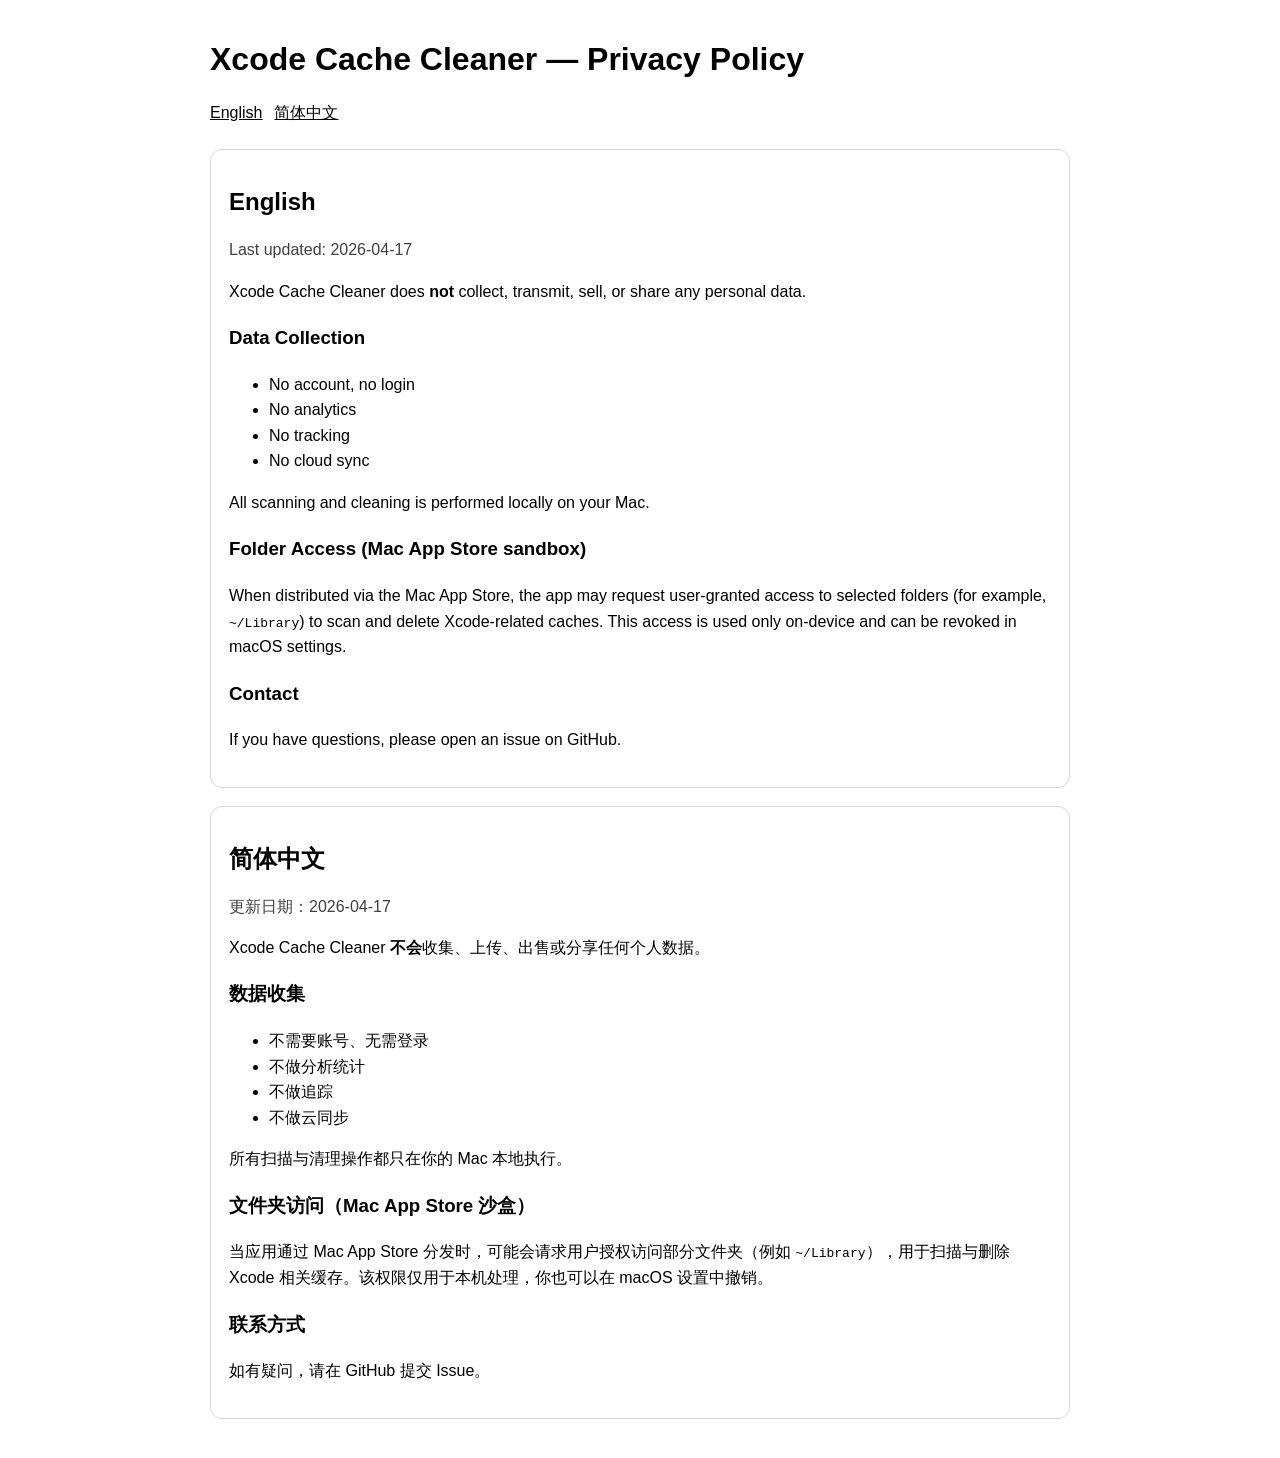
==== privacy.html @ a4b62957 "init" ====
<!doctype html>
<html lang="en">
<head>
  <meta charset="utf-8" />
  <meta name="viewport" content="width=device-width, initial-scale=1" />
  <title>Xcode Cache Cleaner - Privacy Policy</title>
  <style>
    :root { color-scheme: light dark; }
    body { font-family: -apple-system, BlinkMacSystemFont, "SF Pro Text", Segoe UI, Helvetica, Arial, sans-serif; margin: 40px auto; max-width: 860px; padding: 0 20px; line-height: 1.6; }
    h1, h2 { line-height: 1.2; }
    .lang { display: flex; gap: 12px; margin: 12px 0 24px; }
    .card { border: 1px solid rgba(127,127,127,.3); border-radius: 12px; padding: 18px 18px; margin: 18px 0; }
    .muted { opacity: .75; }
    a { color: inherit; }
  </style>
</head>
<body>
  <h1>Xcode Cache Cleaner — Privacy Policy</h1>
  <div class="lang">
    <a href="#en">English</a>
    <a href="#zh">简体中文</a>
  </div>

  <div class="card" id="en">
    <h2>English</h2>
    <p class="muted">Last updated: 2026-04-17</p>
    <p>Xcode Cache Cleaner does <strong>not</strong> collect, transmit, sell, or share any personal data.</p>
    <h3>Data Collection</h3>
    <ul>
      <li>No account, no login</li>
      <li>No analytics</li>
      <li>No tracking</li>
      <li>No cloud sync</li>
    </ul>
    <p>All scanning and cleaning is performed locally on your Mac.</p>

    <h3>Folder Access (Mac App Store sandbox)</h3>
    <p>When distributed via the Mac App Store, the app may request user-granted access to selected folders (for example, <code>~/Library</code>) to scan and delete Xcode-related caches. This access is used only on-device and can be revoked in macOS settings.</p>

    <h3>Contact</h3>
    <p>If you have questions, please open an issue on GitHub.</p>
  </div>

  <div class="card" id="zh">
    <h2>简体中文</h2>
    <p class="muted">更新日期：2026-04-17</p>
    <p>Xcode Cache Cleaner <strong>不会</strong>收集、上传、出售或分享任何个人数据。</p>
    <h3>数据收集</h3>
    <ul>
      <li>不需要账号、无需登录</li>
      <li>不做分析统计</li>
      <li>不做追踪</li>
      <li>不做云同步</li>
    </ul>
    <p>所有扫描与清理操作都只在你的 Mac 本地执行。</p>

    <h3>文件夹访问（Mac App Store 沙盒）</h3>
    <p>当应用通过 Mac App Store 分发时，可能会请求用户授权访问部分文件夹（例如 <code>~/Library</code>），用于扫描与删除 Xcode 相关缓存。该权限仅用于本机处理，你也可以在 macOS 设置中撤销。</p>

    <h3>联系方式</h3>
    <p>如有疑问，请在 GitHub 提交 Issue。</p>
  </div>
</body>
</html>
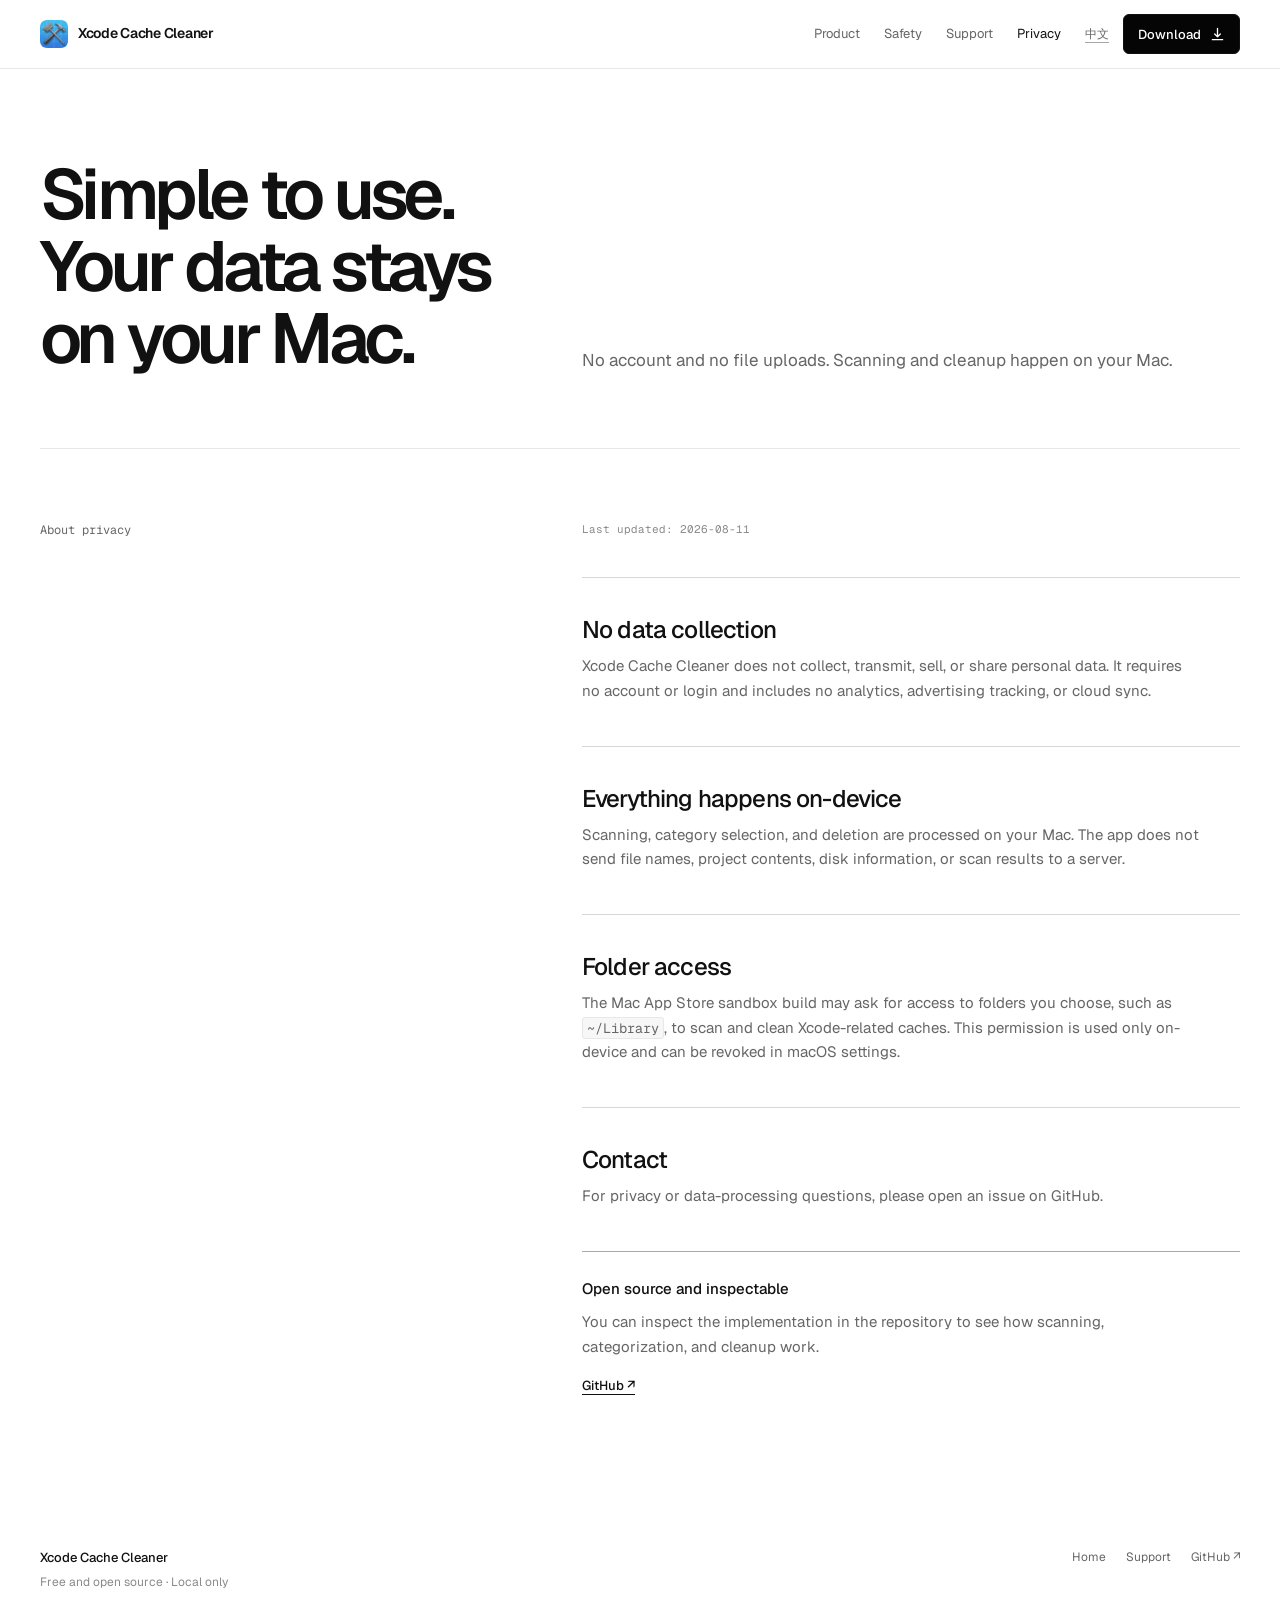
==== commit 67a7a2f0: "Prepare Xcode Cache Cleaner 1.2 release" ====
--- a/privacy.html
+++ b/privacy.html
@@ -1,65 +1,105 @@
 <!doctype html>
-<html lang="en">
+<html lang="zh-CN">
 <head>
   <meta charset="utf-8" />
   <meta name="viewport" content="width=device-width, initial-scale=1" />
-  <title>Xcode Cache Cleaner - Privacy Policy</title>
-  <style>
-    :root { color-scheme: light dark; }
-    body { font-family: -apple-system, BlinkMacSystemFont, "SF Pro Text", Segoe UI, Helvetica, Arial, sans-serif; margin: 40px auto; max-width: 860px; padding: 0 20px; line-height: 1.6; }
-    h1, h2 { line-height: 1.2; }
-    .lang { display: flex; gap: 12px; margin: 12px 0 24px; }
-    .card { border: 1px solid rgba(127,127,127,.3); border-radius: 12px; padding: 18px 18px; margin: 18px 0; }
-    .muted { opacity: .75; }
-    a { color: inherit; }
-  </style>
+  <meta name="description" content="Simple, local privacy for Xcode Cache Cleaner. No account, no uploads, and no tracking." />
+  <meta name="theme-color" content="#ffffff" />
+  <title>Xcode Cache Cleaner — Privacy / 隐私</title>
+  <link rel="preconnect" href="https://fonts.googleapis.com" />
+  <link rel="preconnect" href="https://fonts.gstatic.com" crossorigin />
+  <link href="https://fonts.googleapis.com/css2?family=Geist:wght@400;500;600&family=Geist+Mono:wght@400;500&display=swap" rel="stylesheet" referrerpolicy="no-referrer" />
+  <link rel="icon" type="image/png" href="XcodeCacheCleaner/Assets.xcassets/AppIcon.appiconset/icon_32.png" />
+  <link rel="stylesheet" href="site.css" />
+  <script src="site.js" defer></script>
 </head>
-<body>
-  <h1>Xcode Cache Cleaner — Privacy Policy</h1>
-  <div class="lang">
-    <a href="#en">English</a>
-    <a href="#zh">简体中文</a>
-  </div>
+<body data-lang="zh">
+  <a class="skip-link" href="#main"><span class="lang-zh">跳到主要内容</span><span class="lang-en">Skip to content</span></a>
 
-  <div class="card" id="en">
-    <h2>English</h2>
-    <p class="muted">Last updated: 2026-04-17</p>
-    <p>Xcode Cache Cleaner does <strong>not</strong> collect, transmit, sell, or share any personal data.</p>
-    <h3>Data Collection</h3>
-    <ul>
-      <li>No account, no login</li>
-      <li>No analytics</li>
-      <li>No tracking</li>
-      <li>No cloud sync</li>
-    </ul>
-    <p>All scanning and cleaning is performed locally on your Mac.</p>
+  <header class="site-header">
+    <div class="wrap site-header-inner">
+      <a class="brand" href="index.html" aria-label="Xcode Cache Cleaner home">
+        <img src="XcodeCacheCleaner/Assets.xcassets/AppIcon.appiconset/icon_256.png" alt="" />
+        <span class="brand-name">Xcode Cache Cleaner</span>
+      </a>
+      <nav class="site-nav" aria-label="Primary navigation">
+        <a href="index.html#product"><span class="lang-zh">产品界面</span><span class="lang-en">Product</span></a>
+        <a href="index.html#coverage"><span class="lang-zh">清理边界</span><span class="lang-en">Safety</span></a>
+        <a href="support.html"><span class="lang-zh">支持</span><span class="lang-en">Support</span></a>
+        <a href="privacy.html" aria-current="page"><span class="lang-zh">隐私</span><span class="lang-en">Privacy</span></a>
+      </nav>
+      <details class="mobile-menu">
+        <summary>Menu / 菜单</summary>
+        <div class="mobile-menu-panel">
+          <a href="index.html#product"><span class="lang-zh">产品界面</span><span class="lang-en">Product</span></a>
+          <a href="index.html#coverage"><span class="lang-zh">清理边界</span><span class="lang-en">Safety</span></a>
+          <a href="support.html"><span class="lang-zh">支持</span><span class="lang-en">Support</span></a>
+          <a href="privacy.html"><span class="lang-zh">隐私</span><span class="lang-en">Privacy</span></a>
+        </div>
+      </details>
+      <div class="header-actions">
+        <button class="language-toggle" type="button" data-language-toggle aria-label="Switch site language to English">EN</button>
+        <a class="header-download" href="https://github.com/yicheng2031/XcodeCacheCleaner/releases/latest" target="_blank" rel="noreferrer">
+          <span class="lang-zh">下载</span>
+          <span class="lang-en">Download</span>
+          <svg viewBox="0 0 16 16" aria-hidden="true"><path d="M8 1.5v9m0 0 3-3m-3 3-3-3M2.5 13.5h11" /></svg>
+        </a>
+      </div>
+    </div>
+  </header>
 
-    <h3>Folder Access (Mac App Store sandbox)</h3>
-    <p>When distributed via the Mac App Store, the app may request user-granted access to selected folders (for example, <code>~/Library</code>) to scan and delete Xcode-related caches. This access is used only on-device and can be revoked in macOS settings.</p>
+  <main id="main" class="reading-main">
+    <div class="wrap reading-header">
+      <h1><span class="lang-zh">简单使用，数据只留在你的 Mac。</span><span class="lang-en">Simple to use. Your data stays on your Mac.</span></h1>
+      <p><span class="lang-zh">不需要账号，不需要上传文件。扫描和清理都在你的 Mac 上完成。</span><span class="lang-en">No account and no file uploads. Scanning and cleanup happen on your Mac.</span></p>
+    </div>
 
-    <h3>Contact</h3>
-    <p>If you have questions, please open an issue on GitHub.</p>
-  </div>
+    <article class="wrap reading-layout">
+      <div class="reading-context"><span class="lang-zh">关于隐私</span><span class="lang-en">About privacy</span></div>
+      <div class="reading-body">
+        <p class="reading-meta"><span class="lang-zh">最后更新：2026-08-11</span><span class="lang-en">Last updated: 2026-08-11</span></p>
 
-  <div class="card" id="zh">
-    <h2>简体中文</h2>
-    <p class="muted">更新日期：2026-04-17</p>
-    <p>Xcode Cache Cleaner <strong>不会</strong>收集、上传、出售或分享任何个人数据。</p>
-    <h3>数据收集</h3>
-    <ul>
-      <li>不需要账号、无需登录</li>
-      <li>不做分析统计</li>
-      <li>不做追踪</li>
-      <li>不做云同步</li>
-    </ul>
-    <p>所有扫描与清理操作都只在你的 Mac 本地执行。</p>
+        <section class="reading-section">
+          <h2><span class="lang-zh">不收集数据</span><span class="lang-en">No data collection</span></h2>
+          <p><span class="lang-zh">Xcode Cache Cleaner 不收集、上传、出售或分享任何个人数据。应用不需要账号或登录，也不包含分析统计、广告追踪或云同步。</span><span class="lang-en">Xcode Cache Cleaner does not collect, transmit, sell, or share personal data. It requires no account or login and includes no analytics, advertising tracking, or cloud sync.</span></p>
+        </section>
 
-    <h3>文件夹访问（Mac App Store 沙盒）</h3>
-    <p>当应用通过 Mac App Store 分发时，可能会请求用户授权访问部分文件夹（例如 <code>~/Library</code>），用于扫描与删除 Xcode 相关缓存。该权限仅用于本机处理，你也可以在 macOS 设置中撤销。</p>
+        <section class="reading-section">
+          <h2><span class="lang-zh">所有操作都在本机完成</span><span class="lang-en">Everything happens on-device</span></h2>
+          <p><span class="lang-zh">扫描结果、分类选择和删除操作都只在你的 Mac 上处理。应用不会把文件名、项目内容、磁盘信息或扫描结果发送到服务器。</span><span class="lang-en">Scanning, category selection, and deletion are processed on your Mac. The app does not send file names, project contents, disk information, or scan results to a server.</span></p>
+        </section>
 
-    <h3>联系方式</h3>
-    <p>如有疑问，请在 GitHub 提交 Issue。</p>
-  </div>
+        <section class="reading-section">
+          <h2><span class="lang-zh">文件夹访问权限</span><span class="lang-en">Folder access</span></h2>
+          <p><span class="lang-zh">如果你使用 Mac App Store 沙盒版本，应用可能请求访问你选择的文件夹，例如 <code>~/Library</code>，以扫描和清理 Xcode 相关缓存。权限只用于本机操作，可以在 macOS 设置中撤销。</span><span class="lang-en">The Mac App Store sandbox build may ask for access to folders you choose, such as <code>~/Library</code>, to scan and clean Xcode-related caches. This permission is used only on-device and can be revoked in macOS settings.</span></p>
+        </section>
+
+        <section class="reading-section">
+          <h2><span class="lang-zh">联系我们</span><span class="lang-en">Contact</span></h2>
+          <p><span class="lang-zh">如果你对隐私或数据处理有疑问，请在 GitHub 提交 Issue。</span><span class="lang-en">For privacy or data-processing questions, please open an issue on GitHub.</span></p>
+        </section>
+
+        <aside class="reading-note">
+          <strong><span class="lang-zh">开源可核验</span><span class="lang-en">Open source and inspectable</span></strong>
+          <p><span class="lang-zh">你可以直接查看仓库中的实现，了解应用如何扫描、分类和执行清理。</span><span class="lang-en">You can inspect the implementation in the repository to see how scanning, categorization, and cleanup work.</span></p>
+          <a href="https://github.com/yicheng2031/XcodeCacheCleaner" target="_blank" rel="noreferrer">GitHub ↗</a>
+        </aside>
+      </div>
+    </article>
+  </main>
+
+  <footer class="site-footer">
+    <div class="wrap site-footer-inner">
+      <div class="footer-brand">
+        <strong>Xcode Cache Cleaner</strong>
+        <span><span class="lang-zh">免费开源 · 仅在本机处理</span><span class="lang-en">Free and open source · Local only</span></span>
+      </div>
+      <nav class="footer-links" aria-label="Footer navigation">
+        <a href="index.html"><span class="lang-zh">首页</span><span class="lang-en">Home</span></a>
+        <a href="support.html"><span class="lang-zh">支持</span><span class="lang-en">Support</span></a>
+        <a href="https://github.com/yicheng2031/XcodeCacheCleaner" target="_blank" rel="noreferrer">GitHub ↗</a>
+      </nav>
+    </div>
+  </footer>
 </body>
 </html>
-
--- a/site.css
+++ b/site.css
@@ -0,0 +1,1015 @@
+:root {
+  color-scheme: light dark;
+  --surface-primary: #ffffff;
+  --surface-secondary: #f7f7f7;
+  --surface-contrast: #050505;
+  --text-primary: #111111;
+  --text-secondary: #666666;
+  --text-tertiary: #8a8a8a;
+  --text-on-contrast: #ffffff;
+  --text-on-contrast-secondary: #b5b5b5;
+  --border-subtle: #e8e8e8;
+  --border-default: #d8d8d8;
+  --border-strong: #a8a8a8;
+  --focus: #111111;
+  --max-width: 1200px;
+  --radius: 6px;
+  --ease: cubic-bezier(0.22, 0.8, 0.22, 1);
+  font-family: "Geist", -apple-system, BlinkMacSystemFont, "Segoe UI", Helvetica, Arial, sans-serif;
+}
+
+@media (prefers-color-scheme: dark) {
+  :root {
+    --surface-primary: #050505;
+    --surface-secondary: #111111;
+    --surface-contrast: #ffffff;
+    --text-primary: #f5f5f5;
+    --text-secondary: #a5a5a5;
+    --text-tertiary: #777777;
+    --text-on-contrast: #050505;
+    --text-on-contrast-secondary: #505050;
+    --border-subtle: #1f1f1f;
+    --border-default: #303030;
+    --border-strong: #707070;
+    --focus: #ffffff;
+  }
+}
+
+* {
+  box-sizing: border-box;
+}
+
+html {
+  scroll-behavior: smooth;
+}
+
+body {
+  min-width: 320px;
+  margin: 0;
+  background: var(--surface-primary);
+  color: var(--text-primary);
+  line-height: 1.55;
+  text-rendering: optimizeLegibility;
+}
+
+img {
+  display: block;
+  max-width: 100%;
+}
+
+a {
+  color: inherit;
+}
+
+button,
+a {
+  -webkit-tap-highlight-color: transparent;
+}
+
+a:focus-visible,
+button:focus-visible,
+summary:focus-visible {
+  outline: 2px solid var(--focus);
+  outline-offset: 4px;
+}
+
+button {
+  font: inherit;
+}
+
+.wrap {
+  width: min(var(--max-width), calc(100% - 48px));
+  margin-right: auto;
+  margin-left: auto;
+}
+
+.skip-link {
+  position: fixed;
+  z-index: 100;
+  top: 10px;
+  left: 10px;
+  padding: 8px 12px;
+  background: var(--surface-contrast);
+  color: var(--text-on-contrast);
+  transform: translateY(-140%);
+  transition: transform 160ms ease;
+}
+
+.skip-link:focus {
+  transform: translateY(0);
+}
+
+.lang-en {
+  display: none;
+}
+
+body[data-lang="en"] .lang-zh {
+  display: none;
+}
+
+body[data-lang="en"] .lang-en {
+  display: inline;
+}
+
+.site-header {
+  border-bottom: 1px solid var(--border-subtle);
+}
+
+.site-header-inner {
+  display: flex;
+  min-height: 68px;
+  align-items: center;
+  gap: 24px;
+}
+
+.brand {
+  display: inline-flex;
+  flex: 0 0 auto;
+  align-items: center;
+  gap: 10px;
+  color: var(--text-primary);
+  text-decoration: none;
+}
+
+.brand img {
+  width: 28px;
+  height: 28px;
+  border-radius: 6px;
+}
+
+.brand-name {
+  font-size: 14px;
+  font-weight: 600;
+  letter-spacing: -0.02em;
+  white-space: nowrap;
+}
+
+.site-nav {
+  display: flex;
+  align-items: center;
+  gap: 24px;
+  margin-left: auto;
+  color: var(--text-secondary);
+  font-size: 13px;
+}
+
+.site-nav a,
+.footer-links a {
+  text-decoration: none;
+  transition: color 150ms ease;
+}
+
+.site-nav a:hover,
+.site-nav a[aria-current="page"],
+.footer-links a:hover {
+  color: var(--text-primary);
+}
+
+.header-actions {
+  display: flex;
+  align-items: center;
+  gap: 14px;
+}
+
+.language-toggle {
+  padding: 4px 0;
+  border: 0;
+  background: transparent;
+  color: var(--text-secondary);
+  font-family: "Geist Mono", ui-monospace, SFMono-Regular, Menlo, monospace;
+  font-size: 12px;
+  cursor: pointer;
+  text-decoration: underline;
+  text-decoration-color: var(--border-strong);
+  text-underline-offset: 4px;
+}
+
+.language-toggle:hover {
+  color: var(--text-primary);
+  text-decoration-color: var(--text-primary);
+}
+
+.header-download,
+.button {
+  display: inline-flex;
+  min-height: 40px;
+  align-items: center;
+  justify-content: center;
+  gap: 9px;
+  border: 1px solid var(--text-primary);
+  border-radius: var(--radius);
+  padding: 0 14px;
+  font-size: 13px;
+  font-weight: 500;
+  line-height: 1;
+  text-decoration: none;
+  transition: background-color 150ms ease, color 150ms ease, border-color 150ms ease;
+}
+
+.header-download,
+.button-primary {
+  background: var(--surface-contrast);
+  color: var(--text-on-contrast);
+}
+
+.header-download:hover,
+.button-primary:hover {
+  background: var(--text-secondary);
+  border-color: var(--text-secondary);
+}
+
+.header-download svg,
+.button svg {
+  width: 15px;
+  height: 15px;
+  fill: none;
+  stroke: currentColor;
+  stroke-linecap: round;
+  stroke-linejoin: round;
+  stroke-width: 1.4;
+}
+
+.button-secondary {
+  background: transparent;
+  color: var(--text-primary);
+}
+
+.button-secondary:hover {
+  background: var(--surface-secondary);
+}
+
+.button-inverse {
+  border-color: var(--text-on-contrast);
+  background: var(--text-on-contrast);
+  color: var(--surface-contrast);
+}
+
+.button-inverse:hover {
+  background: var(--text-on-contrast-secondary);
+  border-color: var(--text-on-contrast-secondary);
+}
+
+.mobile-menu {
+  display: none;
+  position: relative;
+}
+
+.mobile-menu summary {
+  color: var(--text-secondary);
+  cursor: pointer;
+  font-size: 13px;
+  list-style: none;
+}
+
+.mobile-menu summary::-webkit-details-marker {
+  display: none;
+}
+
+.mobile-menu-panel {
+  position: absolute;
+  z-index: 10;
+  top: calc(100% + 16px);
+  right: -8px;
+  display: grid;
+  min-width: 170px;
+  gap: 0;
+  padding: 8px 0;
+  border: 1px solid var(--border-default);
+  border-radius: var(--radius);
+  background: var(--surface-primary);
+}
+
+.mobile-menu-panel a {
+  padding: 9px 14px;
+  color: var(--text-secondary);
+  font-size: 13px;
+  text-decoration: none;
+}
+
+.mobile-menu-panel a:hover {
+  background: var(--surface-secondary);
+  color: var(--text-primary);
+}
+
+.opening {
+  display: grid;
+  grid-template-columns: minmax(0, 5fr) minmax(0, 7fr);
+  gap: 72px;
+  align-items: center;
+  min-height: calc(100svh - 68px);
+  padding-top: 82px;
+  padding-bottom: 82px;
+  border-bottom: 1px solid var(--border-subtle);
+}
+
+.opening-copy {
+  max-width: 610px;
+}
+
+.opening h1,
+.reading-header h1 {
+  max-width: 760px;
+  margin: 0;
+  font-size: clamp(48px, 6vw, 80px);
+  font-weight: 600;
+  letter-spacing: -0.065em;
+  line-height: 1.02;
+}
+
+.opening h1 em {
+  font-style: normal;
+}
+
+.opening-lede {
+  max-width: 570px;
+  margin: 28px 0 0;
+  color: var(--text-secondary);
+  font-size: 18px;
+  line-height: 1.55;
+}
+
+.opening-actions {
+  display: flex;
+  flex-wrap: wrap;
+  gap: 10px;
+  margin-top: 32px;
+}
+
+.opening-facts {
+  display: flex;
+  flex-wrap: wrap;
+  gap: 0;
+  margin: 28px 0 0;
+  color: var(--text-tertiary);
+  font-family: "Geist Mono", ui-monospace, SFMono-Regular, Menlo, monospace;
+  font-size: 11px;
+}
+
+.opening-facts > span + span::before {
+  margin: 0 10px;
+  color: var(--border-strong);
+  content: "·";
+}
+
+.opening-evidence,
+.product-evidence {
+  margin: 0;
+}
+
+.evidence-frame {
+  display: flex;
+  align-items: flex-start;
+  justify-content: center;
+  overflow: hidden;
+  border: 1px solid var(--border-default);
+  border-radius: var(--radius);
+  background: var(--surface-secondary);
+}
+
+.evidence-frame img {
+  width: auto;
+  max-width: 100%;
+  object-fit: contain;
+}
+
+.evidence-frame-overview {
+  min-height: min(650px, calc(100svh - 150px));
+  padding: 18px 52px 0;
+}
+
+.evidence-frame-overview img {
+  height: min(620px, calc(100svh - 180px));
+}
+
+.evidence-frame-detail {
+  min-height: 620px;
+  padding: 20px 70px 0;
+}
+
+.evidence-frame-detail img {
+  height: 585px;
+}
+
+figcaption {
+  display: grid;
+  gap: 5px;
+  margin-top: 12px;
+  color: var(--text-tertiary);
+  font-size: 12px;
+  line-height: 1.45;
+}
+
+figcaption strong {
+  color: var(--text-primary);
+  font-size: 13px;
+  font-weight: 500;
+}
+
+.page-section {
+  padding: 112px 0;
+  border-bottom: 1px solid var(--border-subtle);
+}
+
+.section-intro {
+  display: grid;
+  grid-template-columns: minmax(0, 5fr) minmax(0, 7fr);
+  gap: 72px;
+}
+
+.section-intro-narrow {
+  max-width: 940px;
+}
+
+.section-intro h2,
+.schedule-copy h2,
+.closing-band h2 {
+  margin: 0;
+  font-size: clamp(32px, 4vw, 52px);
+  font-weight: 600;
+  letter-spacing: -0.055em;
+  line-height: 1.06;
+}
+
+.section-intro p,
+.schedule-copy p {
+  max-width: 620px;
+  margin: 4px 0 0;
+  color: var(--text-secondary);
+  font-size: 17px;
+  line-height: 1.6;
+}
+
+.product-evidence-grid {
+  display: grid;
+  grid-template-columns: minmax(0, 7fr) minmax(0, 5fr);
+  gap: 72px;
+  align-items: start;
+  margin-top: 64px;
+}
+
+.evidence-notes {
+  border-top: 1px solid var(--border-default);
+}
+
+.evidence-note {
+  padding: 21px 0 23px;
+  border-bottom: 1px solid var(--border-default);
+}
+
+.evidence-note h3,
+.faq-item h3,
+.steps-list h3 {
+  margin: 0;
+  font-size: 18px;
+  font-weight: 500;
+  letter-spacing: -0.025em;
+  line-height: 1.25;
+}
+
+.evidence-note p,
+.faq-item p,
+.steps-list p,
+.reading-section > p,
+.reading-note p {
+  max-width: 620px;
+  margin: 9px 0 0;
+  color: var(--text-secondary);
+  font-size: 15px;
+  line-height: 1.65;
+}
+
+.boundary-table-wrap {
+  margin-top: 64px;
+  overflow-x: auto;
+}
+
+.boundary-table-wrap table {
+  width: 100%;
+  min-width: 680px;
+  border-collapse: collapse;
+  font-size: 14px;
+}
+
+.boundary-table-wrap caption {
+  margin-bottom: 16px;
+  color: var(--text-primary);
+  font-size: 15px;
+  font-weight: 500;
+  text-align: left;
+}
+
+.boundary-table-wrap th,
+.boundary-table-wrap td {
+  padding: 17px 16px 17px 0;
+  border-top: 1px solid var(--border-default);
+  vertical-align: top;
+  text-align: left;
+}
+
+.boundary-table-wrap thead th {
+  color: var(--text-tertiary);
+  font-family: "Geist Mono", ui-monospace, SFMono-Regular, Menlo, monospace;
+  font-size: 11px;
+  font-weight: 400;
+}
+
+.boundary-table-wrap tbody th {
+  width: 28%;
+  color: var(--text-primary);
+  font-weight: 500;
+}
+
+.boundary-table-wrap tbody td {
+  color: var(--text-secondary);
+}
+
+.boundary-table-wrap tbody td:nth-child(2) {
+  width: 17%;
+  color: var(--text-primary);
+  font-weight: 500;
+}
+
+.schedule-section {
+  border-bottom: 0;
+}
+
+.schedule-layout {
+  display: grid;
+  grid-template-columns: minmax(0, 5fr) minmax(0, 7fr);
+  gap: 72px;
+  align-items: start;
+}
+
+.schedule-demo {
+  min-width: 0;
+}
+
+.schedule-options {
+  display: grid;
+  grid-template-columns: repeat(5, minmax(0, 1fr));
+  border-top: 1px solid var(--border-default);
+  border-bottom: 1px solid var(--border-default);
+}
+
+.schedule-options button {
+  display: grid;
+  min-height: 88px;
+  align-content: space-between;
+  gap: 12px;
+  border: 0;
+  border-right: 1px solid var(--border-default);
+  border-bottom: 2px solid transparent;
+  padding: 16px 13px 14px;
+  background: transparent;
+  color: var(--text-primary);
+  cursor: pointer;
+  text-align: left;
+  transition: background-color 150ms ease, border-color 150ms ease;
+}
+
+.schedule-options button:first-child {
+  border-left: 1px solid var(--border-default);
+}
+
+.schedule-options button:hover {
+  background: var(--surface-secondary);
+}
+
+.schedule-options button[aria-pressed="true"] {
+  border-bottom-color: var(--text-primary);
+  background: var(--surface-secondary);
+}
+
+.schedule-options button > span {
+  font-size: 14px;
+  font-weight: 500;
+}
+
+.schedule-options small {
+  color: var(--text-tertiary);
+  font-family: "Geist Mono", ui-monospace, SFMono-Regular, Menlo, monospace;
+  font-size: 11px;
+}
+
+.schedule-status {
+  margin: 15px 0 0;
+  color: var(--text-secondary);
+  font-family: "Geist Mono", ui-monospace, SFMono-Regular, Menlo, monospace;
+  font-size: 12px;
+}
+
+.closing-band {
+  background: var(--surface-contrast);
+  color: var(--text-on-contrast);
+}
+
+.closing-band-inner {
+  display: flex;
+  align-items: center;
+  justify-content: space-between;
+  gap: 32px;
+  padding-top: 62px;
+  padding-bottom: 62px;
+}
+
+.closing-band h2 {
+  font-size: clamp(28px, 3.8vw, 48px);
+}
+
+.closing-band p {
+  margin: 11px 0 0;
+  color: var(--text-on-contrast-secondary);
+  font-size: 15px;
+}
+
+.site-footer {
+  background: var(--surface-primary);
+}
+
+.site-footer-inner {
+  display: flex;
+  align-items: flex-start;
+  justify-content: space-between;
+  gap: 32px;
+  padding-top: 30px;
+  padding-bottom: 34px;
+}
+
+.footer-brand {
+  display: grid;
+  gap: 5px;
+}
+
+.footer-brand strong {
+  font-size: 13px;
+  font-weight: 500;
+}
+
+.footer-brand span {
+  color: var(--text-tertiary);
+  font-size: 12px;
+}
+
+.footer-links {
+  display: flex;
+  flex-wrap: wrap;
+  justify-content: flex-end;
+  gap: 20px;
+  color: var(--text-secondary);
+  font-size: 12px;
+}
+
+.reading-main {
+  padding: 90px 0 120px;
+}
+
+.reading-header {
+  display: grid;
+  grid-template-columns: minmax(0, 5fr) minmax(0, 7fr);
+  gap: 72px;
+  align-items: end;
+  padding-bottom: 74px;
+  border-bottom: 1px solid var(--border-subtle);
+}
+
+.reading-header h1 {
+  font-size: clamp(44px, 5.5vw, 72px);
+}
+
+.reading-header p {
+  max-width: 600px;
+  margin: 0;
+  color: var(--text-secondary);
+  font-size: 17px;
+  line-height: 1.6;
+}
+
+.reading-layout {
+  display: grid;
+  grid-template-columns: minmax(0, 5fr) minmax(0, 7fr);
+  gap: 72px;
+  margin-top: 72px;
+}
+
+.reading-context {
+  color: var(--text-secondary);
+  font-family: "Geist Mono", ui-monospace, SFMono-Regular, Menlo, monospace;
+  font-size: 12px;
+}
+
+.reading-body {
+  max-width: 700px;
+}
+
+.reading-meta {
+  margin: 0 0 39px;
+  color: var(--text-tertiary);
+  font-family: "Geist Mono", ui-monospace, SFMono-Regular, Menlo, monospace;
+  font-size: 11px;
+}
+
+.reading-section {
+  padding: 38px 0 42px;
+  border-top: 1px solid var(--border-default);
+}
+
+.reading-section h2 {
+  margin: 0;
+  font-size: 24px;
+  font-weight: 500;
+  letter-spacing: -0.035em;
+  line-height: 1.2;
+}
+
+.reading-section code,
+.reading-note code {
+  padding: 1px 4px;
+  border: 1px solid var(--border-subtle);
+  border-radius: 3px;
+  background: var(--surface-secondary);
+  font-family: "Geist Mono", ui-monospace, SFMono-Regular, Menlo, monospace;
+  font-size: 0.9em;
+}
+
+.steps-list {
+  margin: 30px 0 0;
+  padding: 0;
+  list-style: none;
+  counter-reset: support-step;
+}
+
+.steps-list li {
+  position: relative;
+  padding: 23px 0 25px 42px;
+  border-top: 1px solid var(--border-default);
+  counter-increment: support-step;
+}
+
+.steps-list li::before {
+  position: absolute;
+  top: 24px;
+  left: 0;
+  color: var(--text-tertiary);
+  content: counter(support-step, decimal-leading-zero);
+  font-family: "Geist Mono", ui-monospace, SFMono-Regular, Menlo, monospace;
+  font-size: 11px;
+}
+
+.faq-item {
+  padding: 24px 0 26px;
+  border-top: 1px solid var(--border-default);
+}
+
+.reading-note {
+  padding: 25px 0 0;
+  border-top: 1px solid var(--border-strong);
+}
+
+.reading-note strong {
+  font-size: 15px;
+  font-weight: 500;
+}
+
+.reading-note p {
+  margin-bottom: 0;
+}
+
+.reading-note a {
+  display: inline-block;
+  margin-top: 16px;
+  color: var(--text-primary);
+  font-size: 13px;
+  font-weight: 500;
+  text-underline-offset: 4px;
+}
+
+@media (max-width: 900px) {
+  .opening,
+  .section-intro,
+  .product-evidence-grid,
+  .schedule-layout,
+  .reading-header,
+  .reading-layout {
+    grid-template-columns: 1fr;
+    gap: 42px;
+  }
+
+  .opening {
+    min-height: auto;
+    padding-top: 72px;
+    padding-bottom: 72px;
+  }
+
+  .opening-copy,
+  .section-intro-narrow,
+  .reading-body {
+    max-width: none;
+  }
+
+  .section-intro p,
+  .schedule-copy p,
+  .reading-header p {
+    margin-top: 0;
+  }
+
+  .product-evidence-grid,
+  .boundary-table-wrap {
+    margin-top: 48px;
+  }
+
+  .reading-header {
+    padding-bottom: 52px;
+  }
+
+  .reading-layout {
+    margin-top: 52px;
+  }
+
+  .reading-context {
+    order: -1;
+  }
+}
+
+@media (max-width: 700px) {
+  .wrap {
+    width: min(var(--max-width), calc(100% - 32px));
+  }
+
+  .site-header-inner {
+    min-height: 60px;
+    gap: 14px;
+  }
+
+  .brand {
+    gap: 8px;
+  }
+
+  .brand img {
+    width: 26px;
+    height: 26px;
+  }
+
+  .brand-name {
+    font-size: 13px;
+  }
+
+  .site-nav,
+  .header-download {
+    display: none;
+  }
+
+  .mobile-menu {
+    display: block;
+    margin-left: auto;
+  }
+
+  .header-actions {
+    gap: 8px;
+  }
+
+  .opening {
+    gap: 52px;
+    padding-top: 56px;
+    padding-bottom: 58px;
+  }
+
+  .opening h1,
+  .reading-header h1 {
+    font-size: clamp(42px, 13vw, 64px);
+  }
+
+  .opening-lede {
+    margin-top: 22px;
+    font-size: 16px;
+  }
+
+  .opening-actions {
+    align-items: stretch;
+    margin-top: 26px;
+  }
+
+  .opening-actions .button {
+    flex: 1 1 145px;
+  }
+
+  .opening-facts {
+    display: grid;
+    gap: 5px;
+    margin-top: 23px;
+  }
+
+  .opening-facts > span + span::before {
+    display: none;
+  }
+
+  .evidence-frame-overview {
+    min-height: 530px;
+    padding-right: 36px;
+    padding-left: 36px;
+  }
+
+  .evidence-frame-overview img {
+    height: 510px;
+  }
+
+  .page-section {
+    padding: 78px 0;
+  }
+
+  .section-intro h2,
+  .schedule-copy h2,
+  .closing-band h2 {
+    font-size: 36px;
+  }
+
+  .section-intro p,
+  .schedule-copy p {
+    font-size: 16px;
+  }
+
+  .product-evidence-grid {
+    gap: 40px;
+  }
+
+  .evidence-frame-detail {
+    min-height: 510px;
+    padding-right: 32px;
+    padding-left: 32px;
+  }
+
+  .evidence-frame-detail img {
+    height: 490px;
+  }
+
+  .boundary-table-wrap {
+    margin-top: 40px;
+  }
+
+  .schedule-options {
+    grid-template-columns: repeat(2, minmax(0, 1fr));
+  }
+
+  .schedule-options button,
+  .schedule-options button:first-child {
+    border-left: 1px solid var(--border-default);
+  }
+
+  .schedule-options button:nth-child(2n) {
+    border-right: 0;
+  }
+
+  .closing-band-inner,
+  .site-footer-inner {
+    align-items: flex-start;
+    flex-direction: column;
+  }
+
+  .closing-band-inner {
+    padding-top: 48px;
+    padding-bottom: 48px;
+  }
+
+  .closing-band .button {
+    width: 100%;
+  }
+
+  .footer-links {
+    justify-content: flex-start;
+    gap: 14px;
+  }
+
+  .reading-main {
+    padding: 60px 0 80px;
+  }
+
+  .reading-header {
+    gap: 24px;
+    padding-bottom: 42px;
+  }
+
+  .reading-header p {
+    font-size: 16px;
+  }
+
+  .reading-layout {
+    gap: 36px;
+    margin-top: 38px;
+  }
+
+  .reading-section {
+    padding-top: 30px;
+    padding-bottom: 34px;
+  }
+}
+
+@media (prefers-reduced-motion: reduce) {
+  html {
+    scroll-behavior: auto;
+  }
+
+  *,
+  *::before,
+  *::after {
+    transition-duration: 0.01ms !important;
+  }
+}
